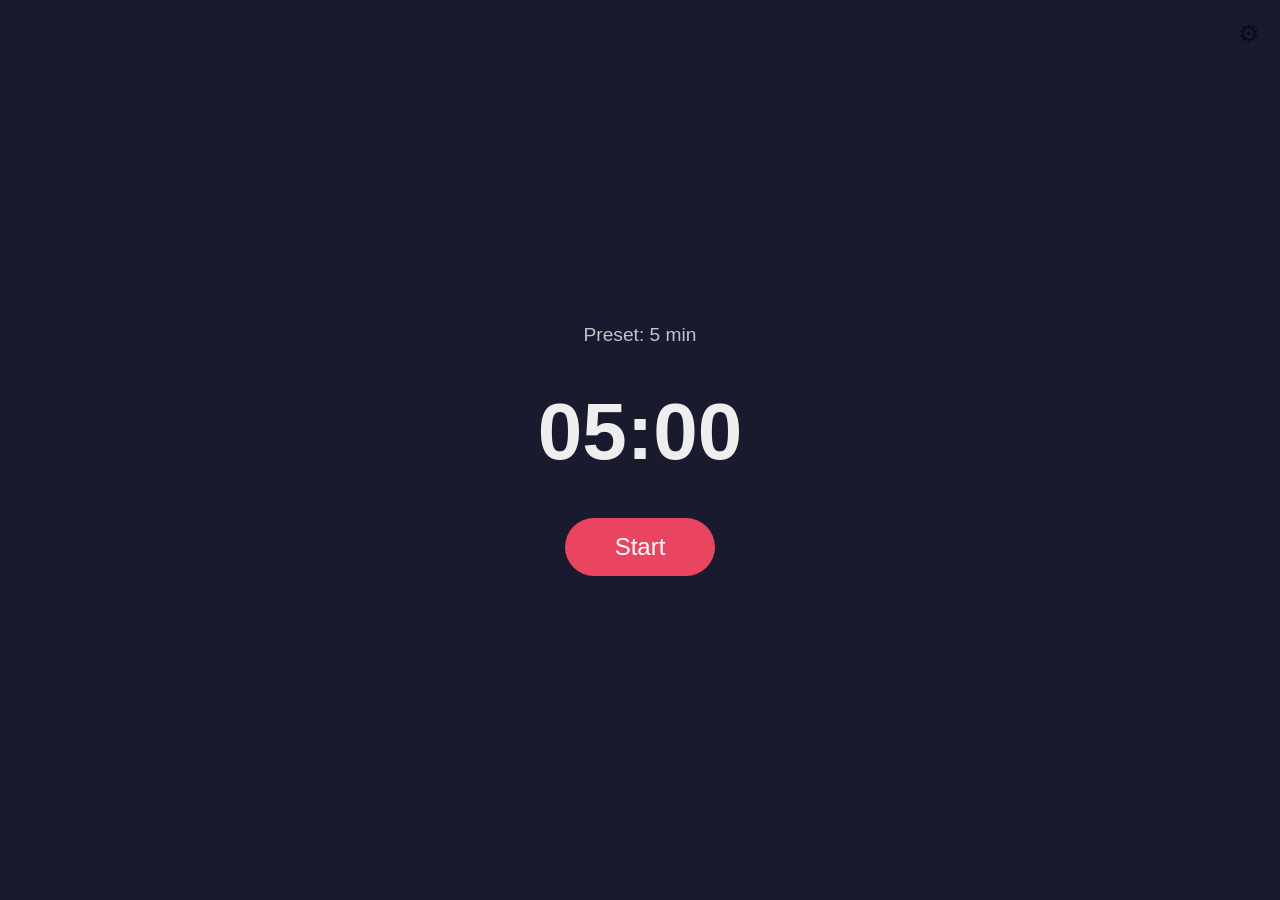
==== User_Apps/pomodoro/index.html @ 4d00b264 "feat: add pomodoro PWA with rotation-based timer presets" ====
<!DOCTYPE html>
<html lang="en">
<head>
    <meta charset="UTF-8">
    <meta name="viewport" content="width=device-width, initial-scale=1.0, user-scalable=no">
    <meta name="theme-color" content="#1a1a2e">
    <meta name="apple-mobile-web-app-capable" content="yes">
    <title>Pomodoro Rotate</title>
    <link rel="manifest" href="manifest.json">
    <link rel="stylesheet" href="css/style.css">
</head>
<body>
    <div id="app">
        <div id="debug-overlay" class="hidden">
            <div>Rotation: <span id="debug-rotation">0</span>°</div>
            <div>Zone: <span id="debug-zone">0</span></div>
        </div>
        
        <div id="preset-indicator">Preset: <span id="current-preset">5</span> min</div>
        
        <div id="timer-display">05:00</div>
        
        <button id="start-btn">Start</button>
        
        <button id="settings-btn" aria-label="Settings">⚙</button>
    </div>
    
    <div id="settings-modal" class="hidden">
        <h2>Settings</h2>
        <label>
            <input type="checkbox" id="debug-toggle">
            Show Debug Info
        </label>
        <label>
            <input type="checkbox" id="unlock-rotation-toggle">
            Unlock Rotation (allow changes while running)
        </label>
        <div id="presets-editor">
            <h3>Presets (minutes)</h3>
            <input type="number" id="preset-1" value="5" min="1">
            <input type="number" id="preset-2" value="10" min="1">
            <input type="number" id="preset-3" value="30" min="1">
            <input type="number" id="preset-4" value="60" min="1">
        </div>
        <div id="sprites-editor">
            <h3>Custom Sprites</h3>
            <label>
                Companion Image:
                <input type="file" id="sprite-companion" accept="image/*">
            </label>
            <label>
                Timer Background:
                <input type="file" id="sprite-timer-bg" accept="image/*">
            </label>
            <div id="current-sprites"></div>
        </div>
        <button id="save-settings">Save</button>
        <button id="close-settings">Close</button>
    </div>
    
    <audio id="alarm-sound" src="sounds/alarm.mp3" loop></audio>
    
    <script src="js/storage.js"></script>
    <script src="js/rotation.js"></script>
    <script src="js/timer.js"></script>
    <script src="js/settings.js"></script>
    <script src="js/app.js"></script>
    <script>
        if ('serviceWorker' in navigator) {
            navigator.serviceWorker.register('sw.js');
        }
    </script>
</body>
</html>
---- User_Apps/pomodoro/css/style.css ----
:root {
    --bg-color: #1a1a2e;
    --text-color: #eee;
    --accent-color: #e94560;
    --secondary-color: #16213e;
}

* {
    box-sizing: border-box;
    margin: 0;
    padding: 0;
}

body {
    font-family: -apple-system, BlinkMacSystemFont, 'Segoe UI', Roboto, sans-serif;
    background: var(--bg-color);
    color: var(--text-color);
    min-height: 100vh;
    display: flex;
    align-items: center;
    justify-content: center;
    overflow: hidden;
}

#app {
    text-align: center;
    width: 100%;
    max-width: 400px;
    padding: 20px;
}

#debug-overlay {
    position: fixed;
    top: 10px;
    left: 10px;
    font-size: 12px;
    opacity: 0.7;
    font-family: monospace;
}

#debug-overlay.hidden {
    display: none;
}

#preset-indicator {
    font-size: 1.2rem;
    margin-bottom: 20px;
    opacity: 0.8;
}

#timer-display {
    font-size: 5rem;
    font-weight: bold;
    margin: 40px 0;
    font-variant-numeric: tabular-nums;
}

#start-btn {
    font-size: 1.5rem;
    padding: 15px 50px;
    background: var(--accent-color);
    color: white;
    border: none;
    border-radius: 50px;
    cursor: pointer;
    transition: transform 0.1s;
}

#start-btn:active {
    transform: scale(0.95);
}

#settings-btn {
    position: fixed;
    top: 20px;
    right: 20px;
    background: none;
    border: none;
    font-size: 1.5rem;
    cursor: pointer;
    opacity: 0.6;
}

#settings-modal {
    position: fixed;
    top: 0;
    left: 0;
    width: 100%;
    height: 100%;
    background: rgba(0, 0, 0, 0.9);
    display: flex;
    flex-direction: column;
    align-items: center;
    justify-content: center;
    gap: 20px;
    z-index: 100;
}

#settings-modal.hidden {
    display: none;
}

#settings-modal label {
    display: flex;
    align-items: center;
    gap: 10px;
    font-size: 1.1rem;
}

#presets-editor, #sprites-editor {
    display: flex;
    flex-direction: column;
    gap: 10px;
}

#presets-editor input, #sprites-editor input {
    padding: 10px;
    font-size: 1rem;
    width: 100px;
    text-align: center;
}

#settings-modal button {
    padding: 10px 30px;
    font-size: 1rem;
    cursor: pointer;
}

.alarm-active {
    animation: pulse 0.5s infinite alternate;
}

@keyframes pulse {
    from { opacity: 1; }
    to { opacity: 0.5; }
}
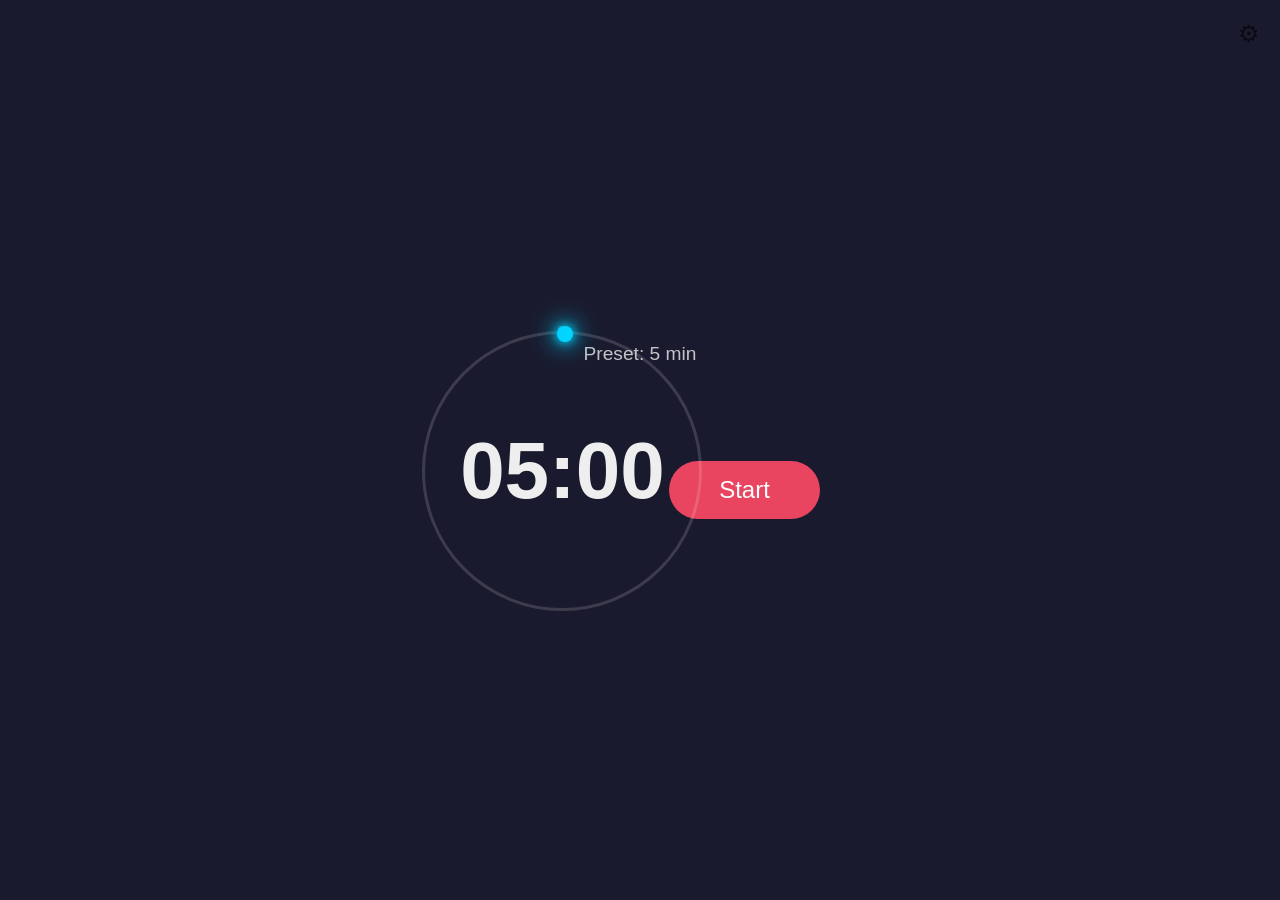
==== commit 569a5a9e: "Fix gyroscope rotation and add glowing orientation indicator - Switch from gamma to alpha for full 3" ====
--- a/User_Apps/pomodoro/index.html
+++ b/User_Apps/pomodoro/index.html
@@ -12,13 +12,20 @@
 <body>
     <div id="app">
         <div id="debug-overlay" class="hidden">
+            <div>Gamma: <span id="debug-gamma">0</span>°</div>
             <div>Rotation: <span id="debug-rotation">0</span>°</div>
             <div>Zone: <span id="debug-zone">0</span></div>
+            <div>Locked: <span id="debug-locked">true</span></div>
         </div>
         
         <div id="preset-indicator">Preset: <span id="current-preset">5</span> min</div>
         
-        <div id="timer-display">05:00</div>
+        <div id="timer-wrapper">
+            <div id="orientation-ring">
+                <div id="orientation-ball"></div>
+            </div>
+            <div id="timer-display">05:00</div>
+        </div>
         
         <button id="start-btn">Start</button>
         
--- a/User_Apps/pomodoro/css/style.css
+++ b/User_Apps/pomodoro/css/style.css
@@ -3,6 +3,7 @@
     --text-color: #eee;
     --accent-color: #e94560;
     --secondary-color: #16213e;
+    --glow-color: #00d4ff;
 }
 
 * {
@@ -53,6 +54,53 @@
     font-weight: bold;
     margin: 40px 0;
     font-variant-numeric: tabular-nums;
+    position: relative;
+    display: inline-flex;
+    align-items: center;
+    justify-content: center;
+    transform: rotate(0deg);
+}
+
+#timer-wrapper {
+    position: relative;
+    display: inline-block;
+}
+
+#orientation-ring {
+    position: absolute;
+    top: 50%;
+    left: 50%;
+    transform: translate(-50%, -50%);
+    width: 280px;
+    height: 280px;
+    border-radius: 50%;
+    border: 3px solid rgba(255, 255, 255, 0.15);
+    pointer-events: none;
+}
+
+#orientation-ring::before {
+    content: '';
+    position: absolute;
+    top: -8px;
+    left: 50%;
+    transform: translateX(-50%);
+    width: 8px;
+    height: 8px;
+    border-radius: 50%;
+    background: rgba(255, 255, 255, 0.3);
+}
+
+#orientation-ball {
+    position: absolute;
+    width: 16px;
+    height: 16px;
+    border-radius: 50%;
+    background: var(--glow-color);
+    box-shadow: 0 0 10px var(--glow-color), 0 0 20px var(--glow-color), 0 0 30px var(--glow-color);
+    left: 140px;
+    top: 0px;
+    transform: translate(-50%, -50%);
+    transition: left 0.3s ease, top 0.3s ease;
 }
 
 #start-btn {
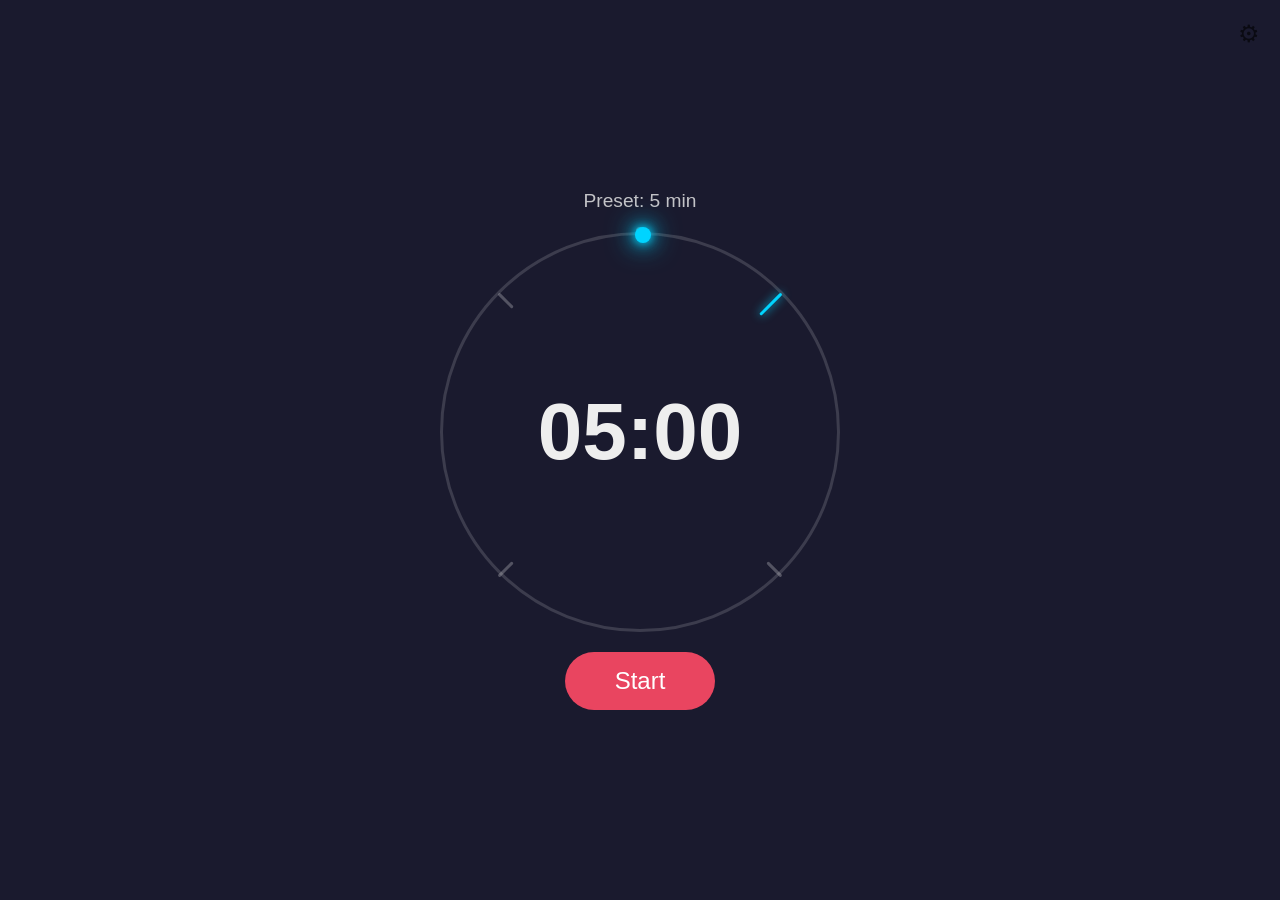
==== commit 127b62d8: "Improve UI layout and add zone markers for presets" ====
--- a/User_Apps/pomodoro/index.html
+++ b/User_Apps/pomodoro/index.html
@@ -22,6 +22,10 @@
         
         <div id="timer-wrapper">
             <div id="orientation-ring">
+                <div class="zone-marker" data-zone="0"></div>
+                <div class="zone-marker" data-zone="1"></div>
+                <div class="zone-marker" data-zone="2"></div>
+                <div class="zone-marker" data-zone="3"></div>
                 <div id="orientation-ball"></div>
             </div>
             <div id="timer-display">05:00</div>
--- a/User_Apps/pomodoro/css/style.css
+++ b/User_Apps/pomodoro/css/style.css
@@ -28,6 +28,10 @@
     width: 100%;
     max-width: 400px;
     padding: 20px;
+    display: flex;
+    flex-direction: column;
+    align-items: center;
+    gap: 20px;
 }
 
 #debug-overlay {
@@ -45,25 +49,24 @@
 
 #preset-indicator {
     font-size: 1.2rem;
-    margin-bottom: 20px;
     opacity: 0.8;
 }
 
 #timer-display {
     font-size: 5rem;
     font-weight: bold;
-    margin: 40px 0;
     font-variant-numeric: tabular-nums;
-    position: relative;
-    display: inline-flex;
-    align-items: center;
-    justify-content: center;
-    transform: rotate(0deg);
+    position: absolute;
+    top: 50%;
+    left: 50%;
+    transform: translate(-50%, -50%);
 }
 
 #timer-wrapper {
     position: relative;
     display: inline-block;
+    width: 400px;
+    height: 400px;
 }
 
 #orientation-ring {
@@ -71,8 +74,8 @@
     top: 50%;
     left: 50%;
     transform: translate(-50%, -50%);
-    width: 280px;
-    height: 280px;
+    width: 400px;
+    height: 400px;
     border-radius: 50%;
     border: 3px solid rgba(255, 255, 255, 0.15);
     pointer-events: none;
@@ -90,6 +93,33 @@
     background: rgba(255, 255, 255, 0.3);
 }
 
+.zone-marker {
+    position: absolute;
+    width: 3px;
+    height: 20px;
+    background: rgba(255, 255, 255, 0.25);
+    left: 50%;
+    top: 0;
+    transform-origin: center 200px;
+    transform: translateX(-50%) rotate(45deg);
+    border-radius: 2px;
+    transition: background 0.3s, height 0.3s;
+}
+
+.zone-marker[data-zone="0"] { transform: translateX(-50%) rotate(45deg); }
+.zone-marker[data-zone="1"] { transform: translateX(-50%) rotate(135deg); }
+.zone-marker[data-zone="2"] { transform: translateX(-50%) rotate(225deg); }
+.zone-marker[data-zone="3"] { transform: translateX(-50%) rotate(315deg); }
+
+#orientation-ring[data-zone="0"] .zone-marker[data-zone="0"],
+#orientation-ring[data-zone="1"] .zone-marker[data-zone="1"],
+#orientation-ring[data-zone="2"] .zone-marker[data-zone="2"],
+#orientation-ring[data-zone="3"] .zone-marker[data-zone="3"] {
+    background: var(--glow-color);
+    height: 30px;
+    box-shadow: 0 0 10px var(--glow-color);
+}
+
 #orientation-ball {
     position: absolute;
     width: 16px;
@@ -97,7 +127,7 @@
     border-radius: 50%;
     background: var(--glow-color);
     box-shadow: 0 0 10px var(--glow-color), 0 0 20px var(--glow-color), 0 0 30px var(--glow-color);
-    left: 140px;
+    left: 200px;
     top: 0px;
     transform: translate(-50%, -50%);
     transition: left 0.3s ease, top 0.3s ease;
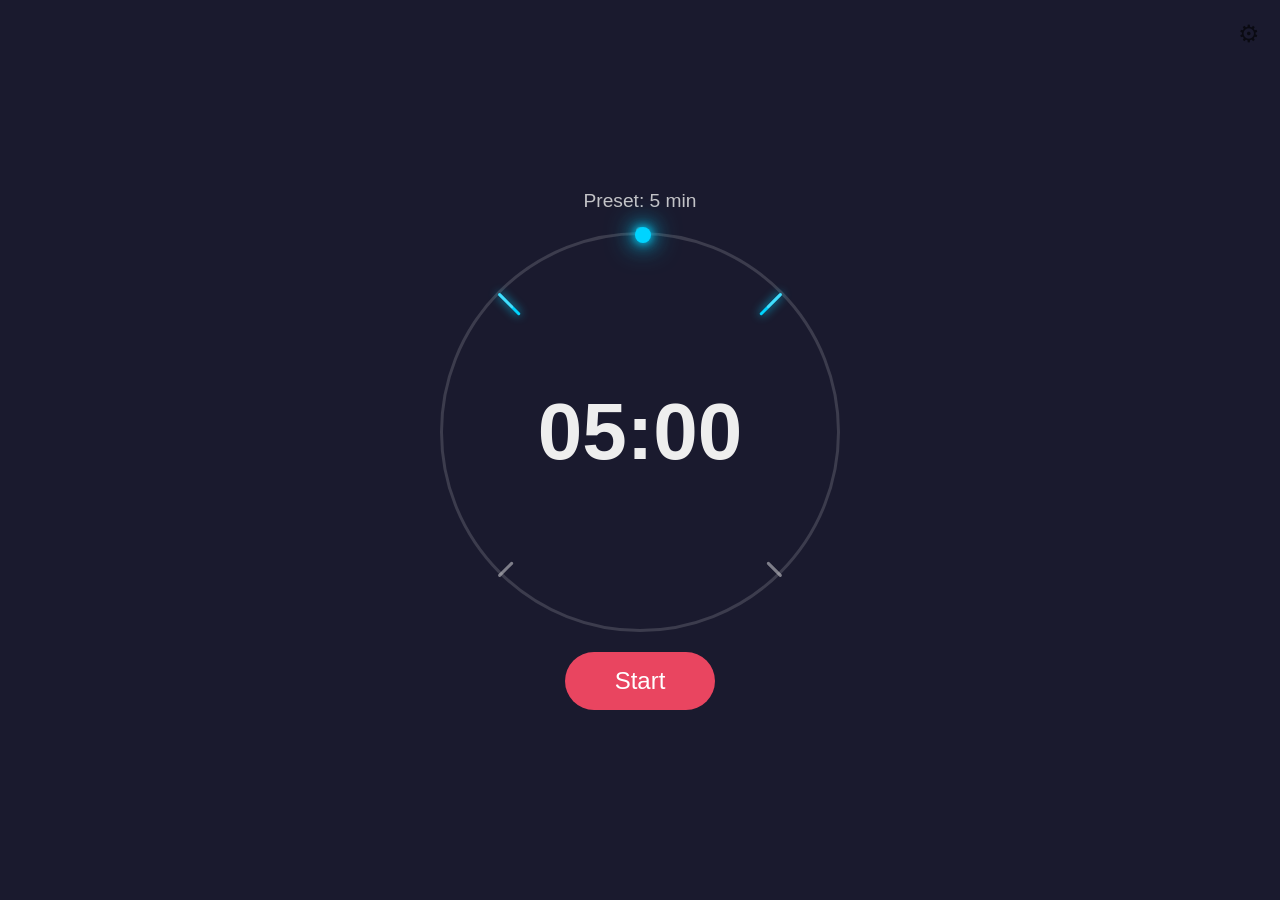
==== commit 74196688: "fixed glowing tick markers" ====
--- a/User_Apps/pomodoro/index.html
+++ b/User_Apps/pomodoro/index.html
@@ -22,10 +22,14 @@
         
         <div id="timer-wrapper">
             <div id="orientation-ring">
-                <div class="zone-marker" data-zone="0"></div>
-                <div class="zone-marker" data-zone="1"></div>
-                <div class="zone-marker" data-zone="2"></div>
-                <div class="zone-marker" data-zone="3"></div>
+                <div class="zone-marker" data-zone="0" data-position="left" data-tick="315" style="--tick-angle: 315deg;"></div>
+                <div class="zone-marker" data-zone="0" data-position="right" data-tick="45" style="--tick-angle: 45deg;"></div>
+                <div class="zone-marker" data-zone="1" data-position="left" data-tick="45" style="--tick-angle: 45deg;"></div>
+                <div class="zone-marker" data-zone="1" data-position="right" data-tick="135" style="--tick-angle: 135deg;"></div>
+                <div class="zone-marker" data-zone="2" data-position="left" data-tick="135" style="--tick-angle: 135deg;"></div>
+                <div class="zone-marker" data-zone="2" data-position="right" data-tick="225" style="--tick-angle: 225deg;"></div>
+                <div class="zone-marker" data-zone="3" data-position="left" data-tick="225" style="--tick-angle: 225deg;"></div>
+                <div class="zone-marker" data-zone="3" data-position="right" data-tick="315" style="--tick-angle: 315deg;"></div>
                 <div id="orientation-ball"></div>
             </div>
             <div id="timer-display">05:00</div>
--- a/User_Apps/pomodoro/css/style.css
+++ b/User_Apps/pomodoro/css/style.css
@@ -101,15 +101,10 @@
     left: 50%;
     top: 0;
     transform-origin: center 200px;
-    transform: translateX(-50%) rotate(45deg);
+    transform: translateX(-50%) rotate(var(--tick-angle, 0deg));
     border-radius: 2px;
     transition: background 0.3s, height 0.3s;
 }
-
-.zone-marker[data-zone="0"] { transform: translateX(-50%) rotate(45deg); }
-.zone-marker[data-zone="1"] { transform: translateX(-50%) rotate(135deg); }
-.zone-marker[data-zone="2"] { transform: translateX(-50%) rotate(225deg); }
-.zone-marker[data-zone="3"] { transform: translateX(-50%) rotate(315deg); }
 
 #orientation-ring[data-zone="0"] .zone-marker[data-zone="0"],
 #orientation-ring[data-zone="1"] .zone-marker[data-zone="1"],
